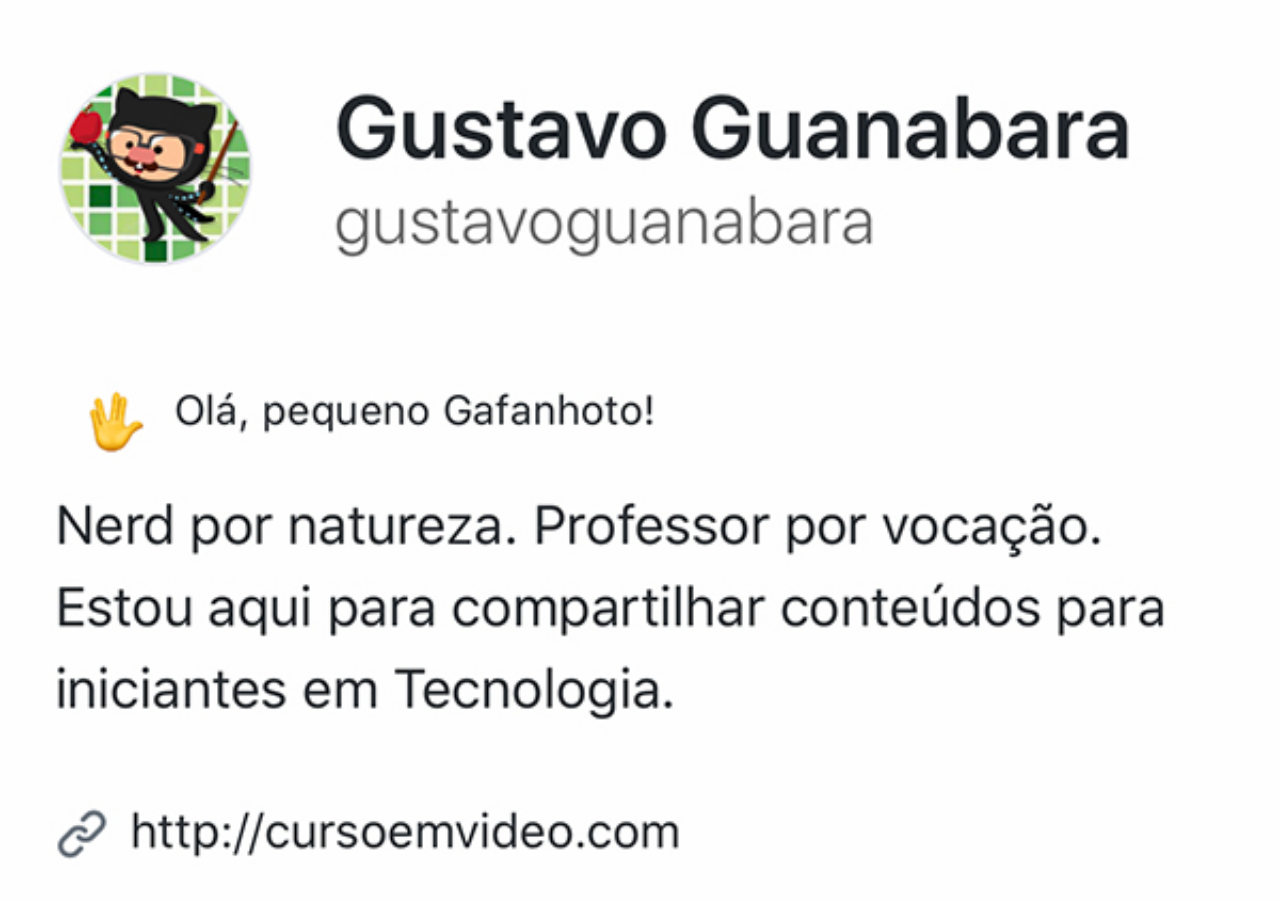
==== pages/github.html @ 489ed851 "Personalizei os ícones das redes sociais" ====
<!DOCTYPE html>
<html lang="pt-br">
<head>
    <meta charset="UTF-8">
    <meta name="viewport" content="width=device-width, initial-scale=1.0">
    <title>Document</title>
    <style>
        * {
            padding: 0px;
            margin: 0px;
        }

        body {
            background: black url(../imagens/tela-github.jpg);
            background-size: cover;
        }
    </style>
</head>
<body>
    
</body>
</html>
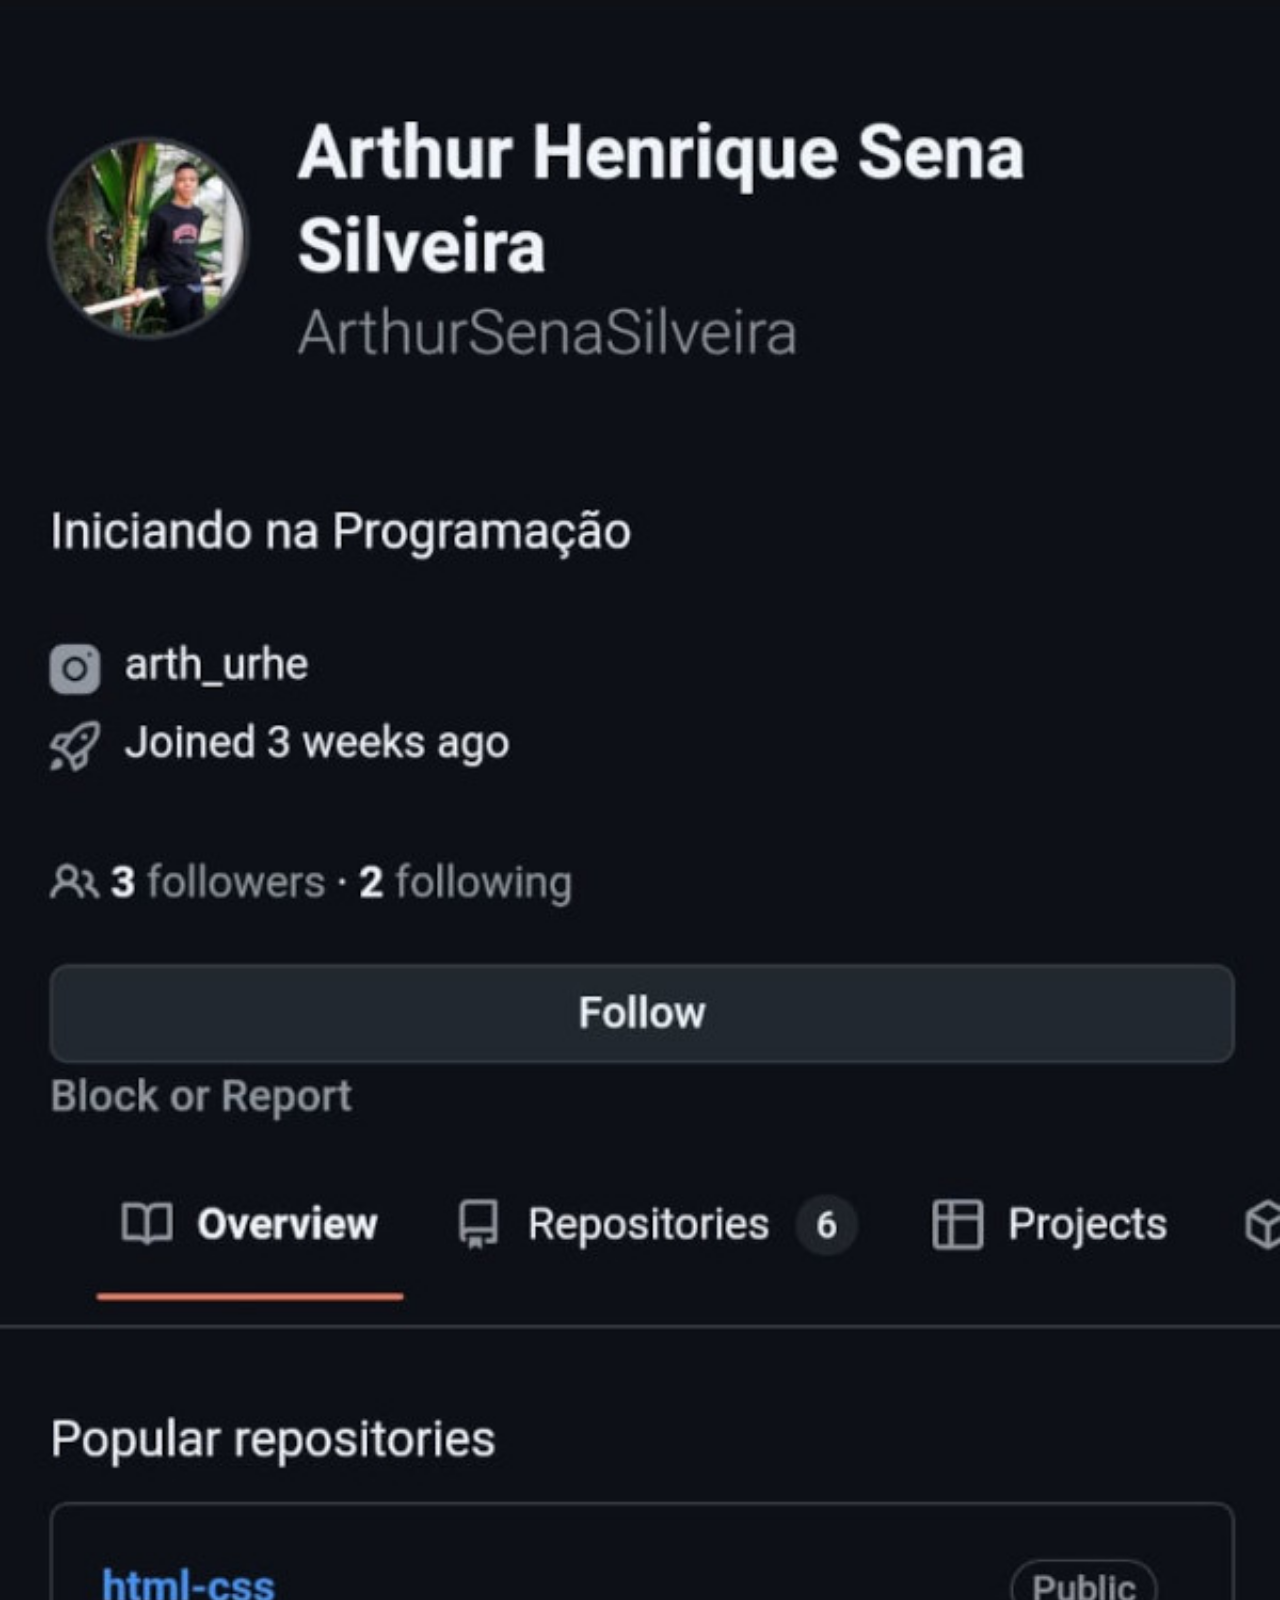
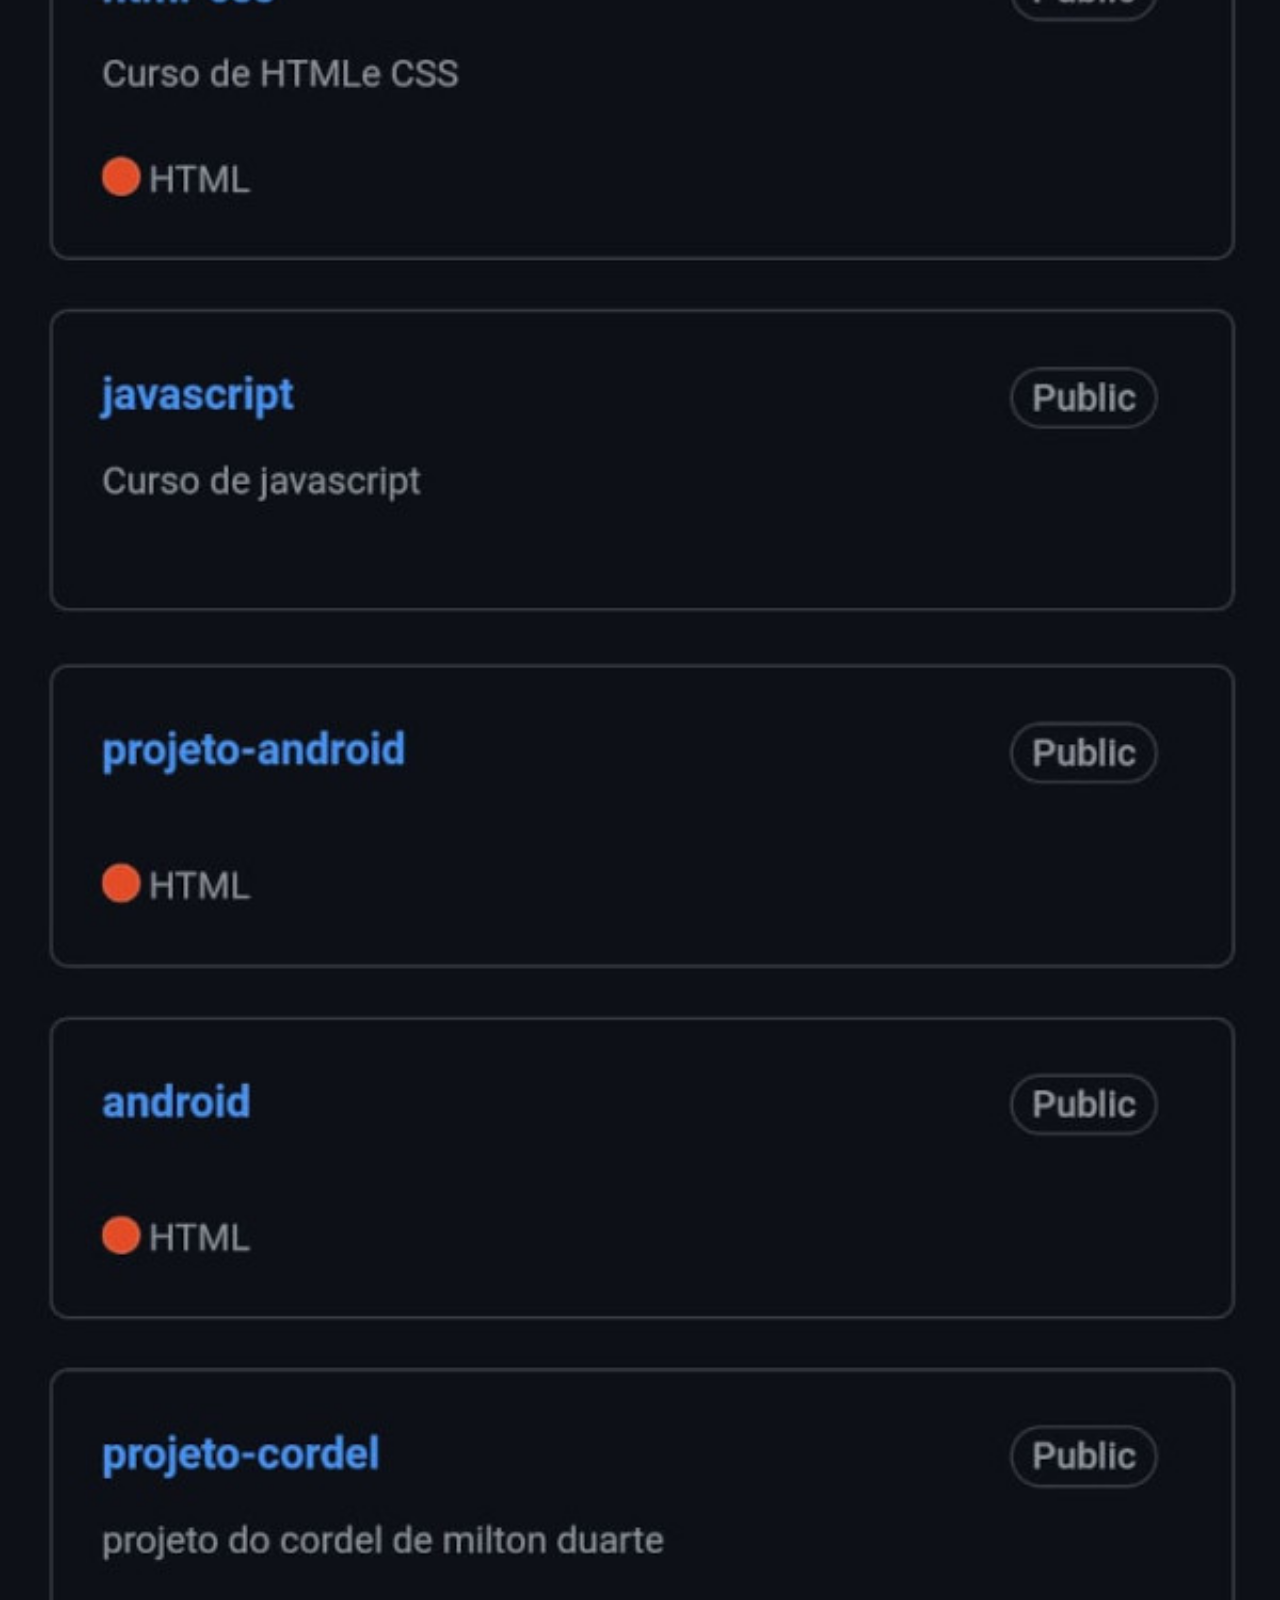
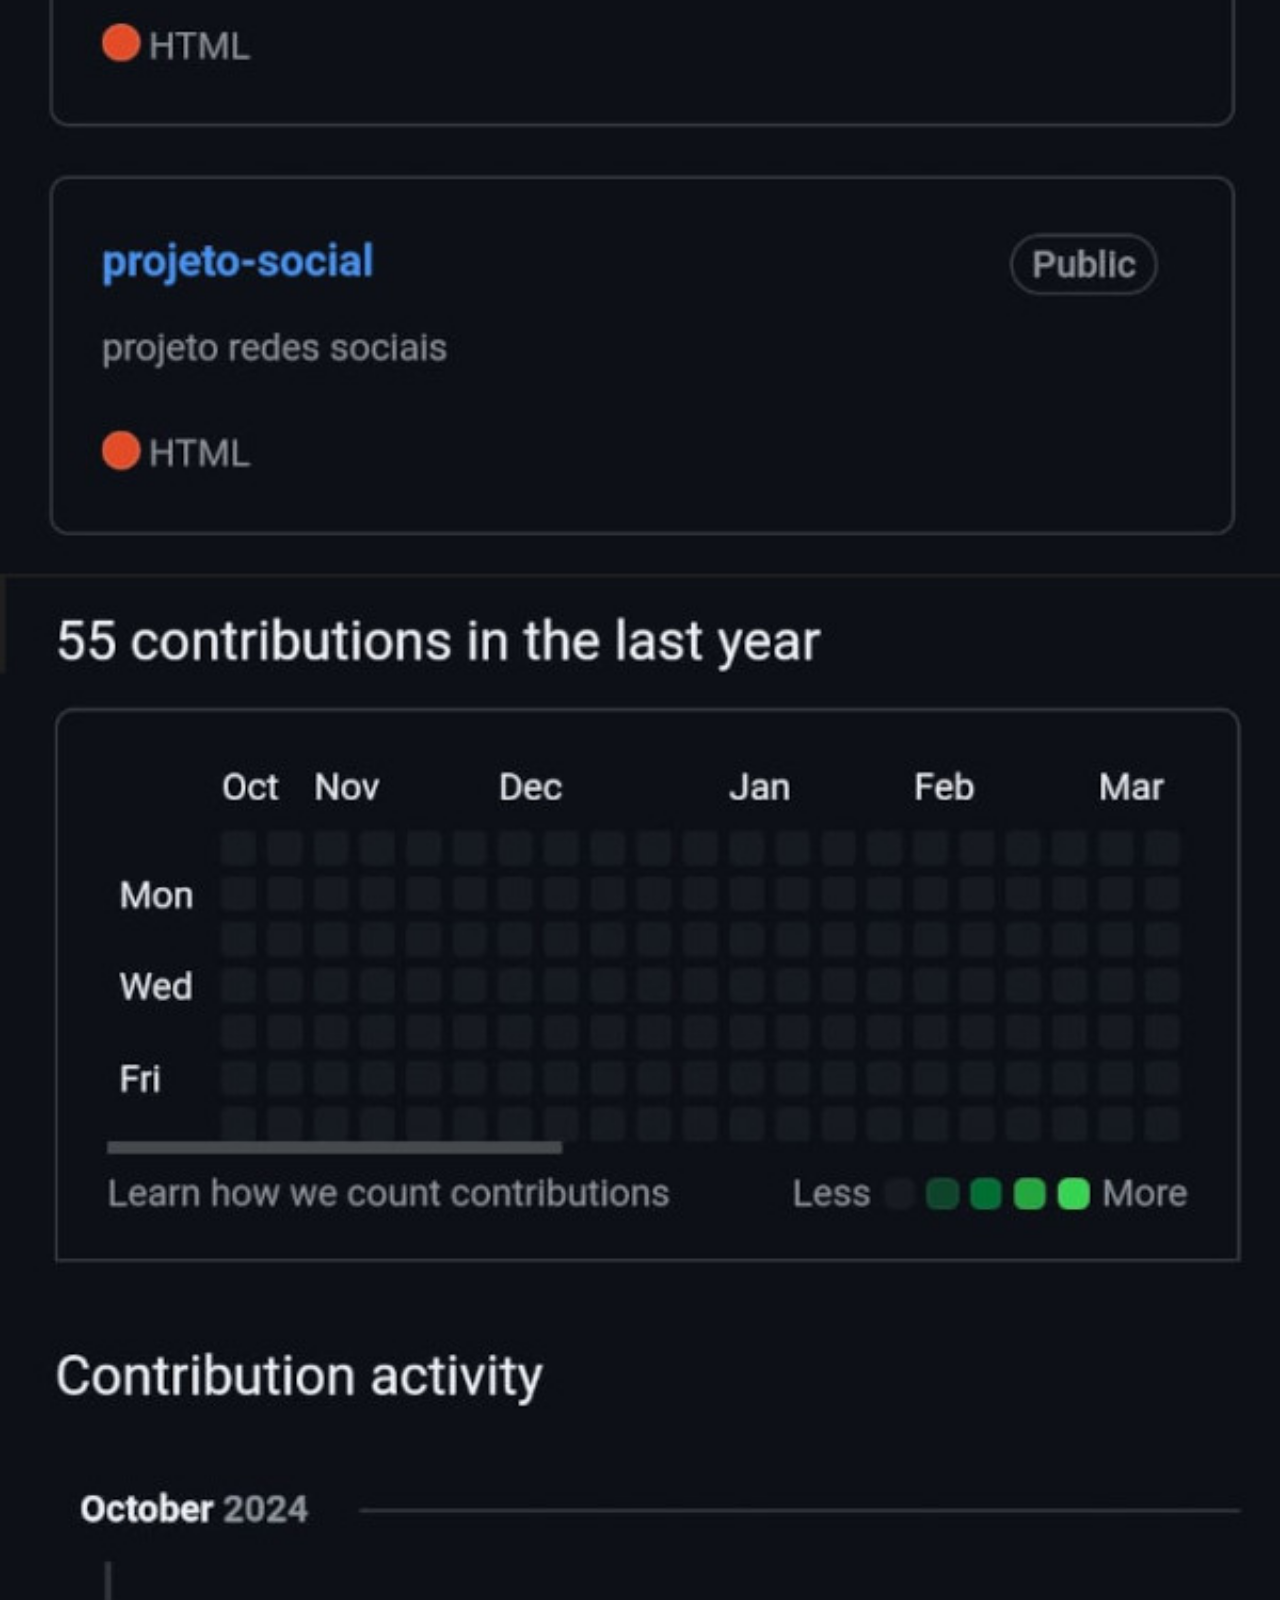
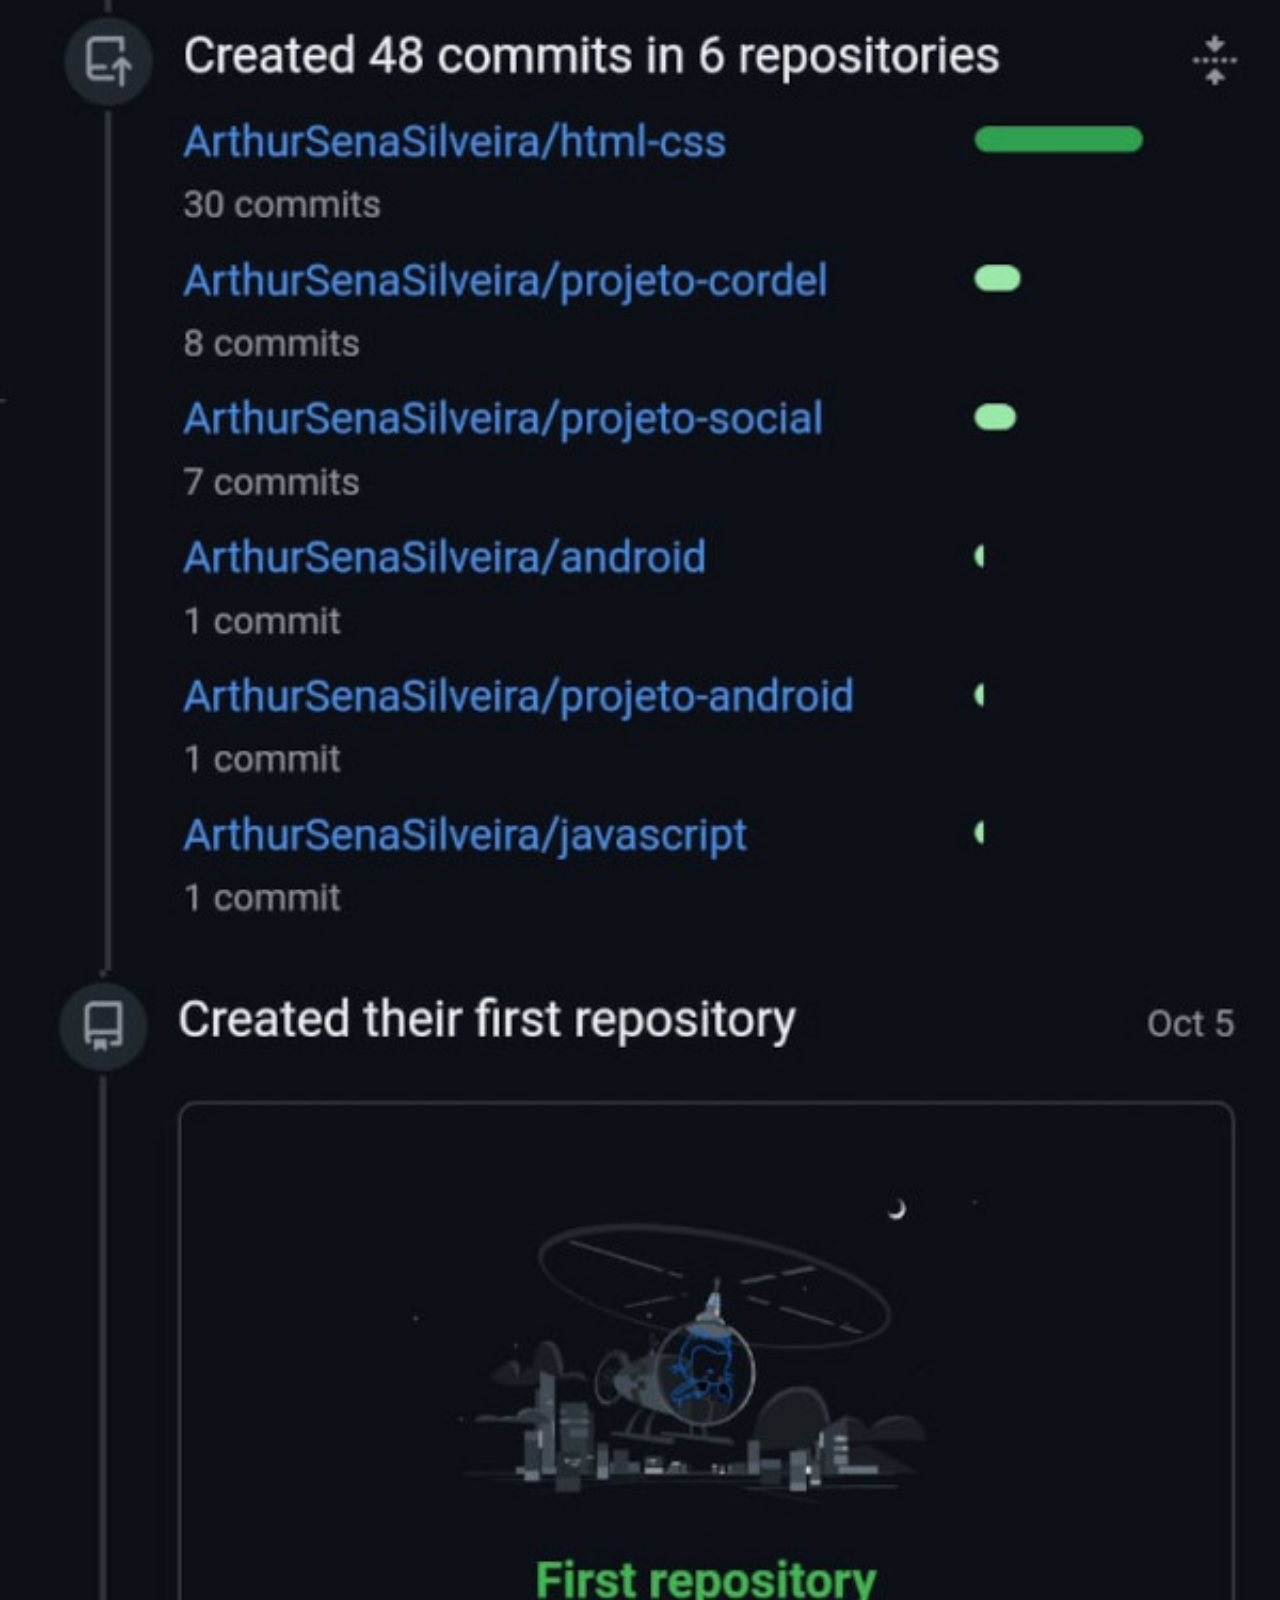
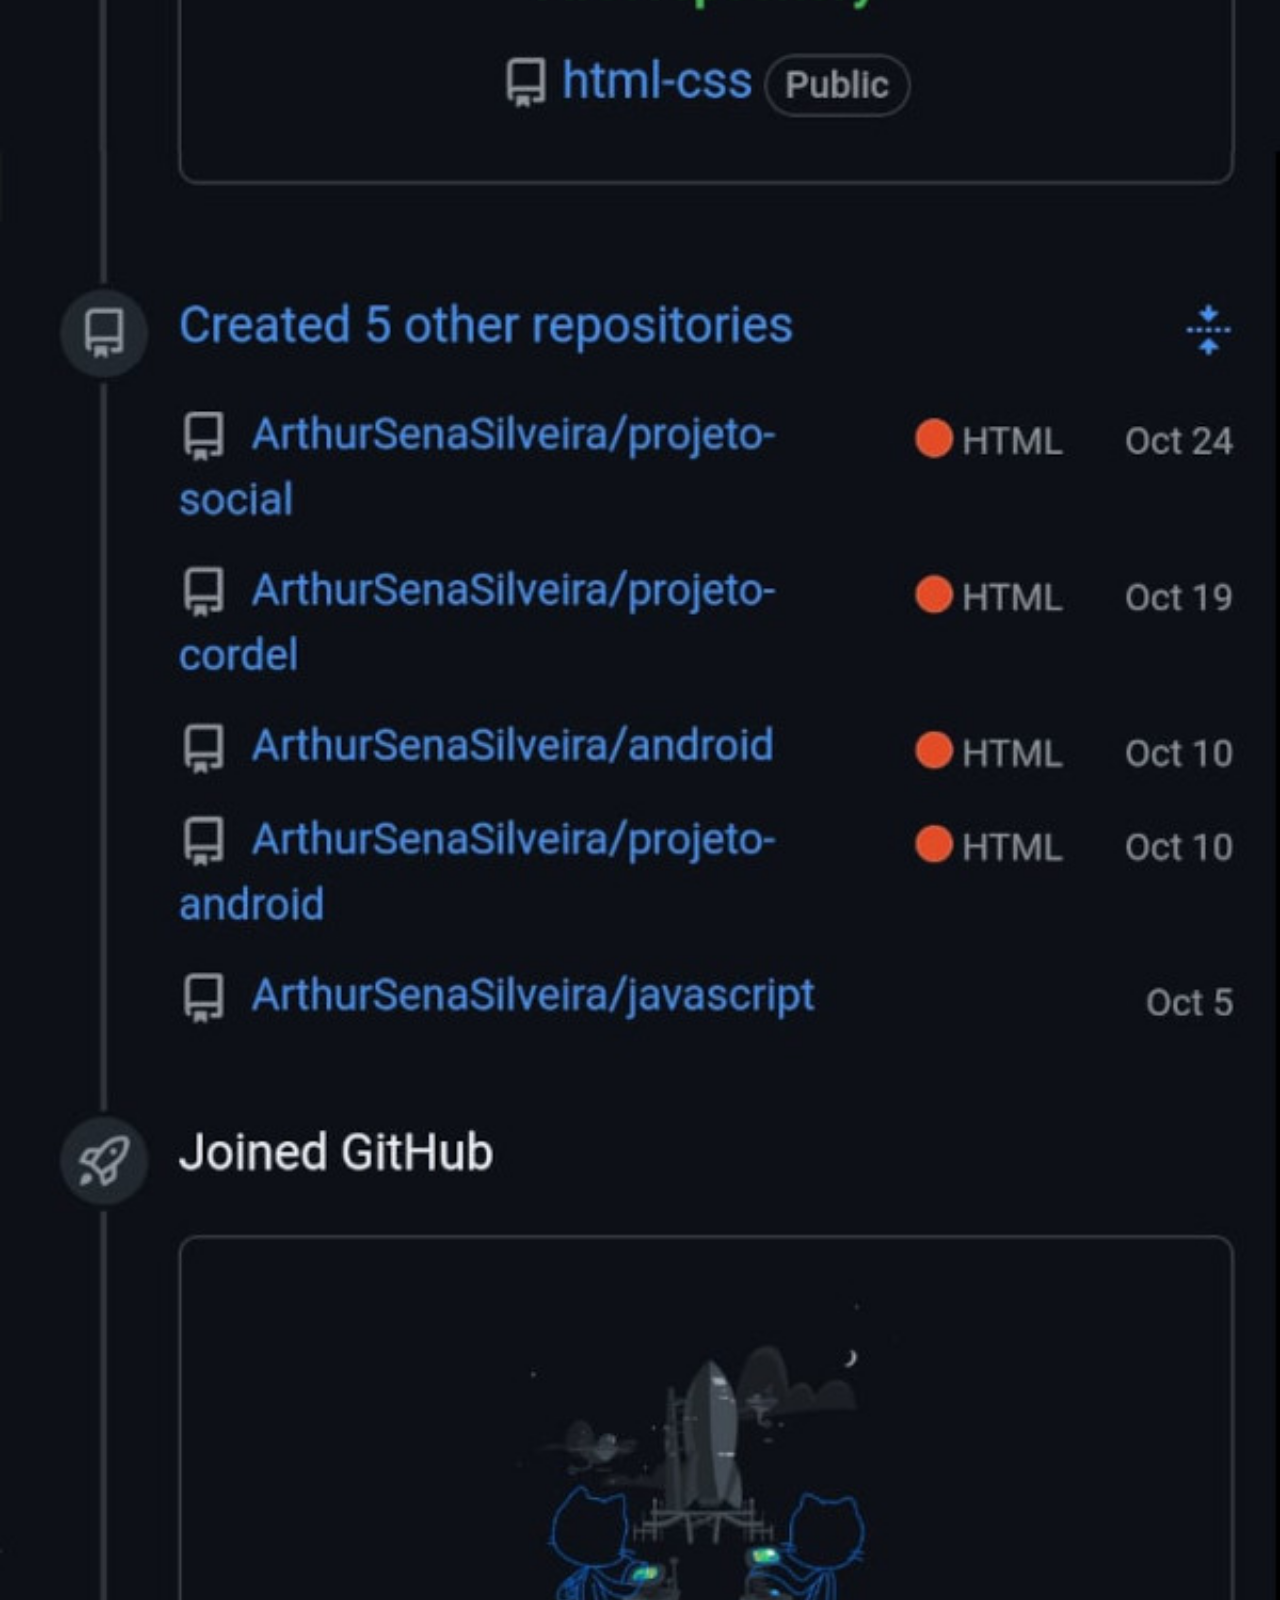
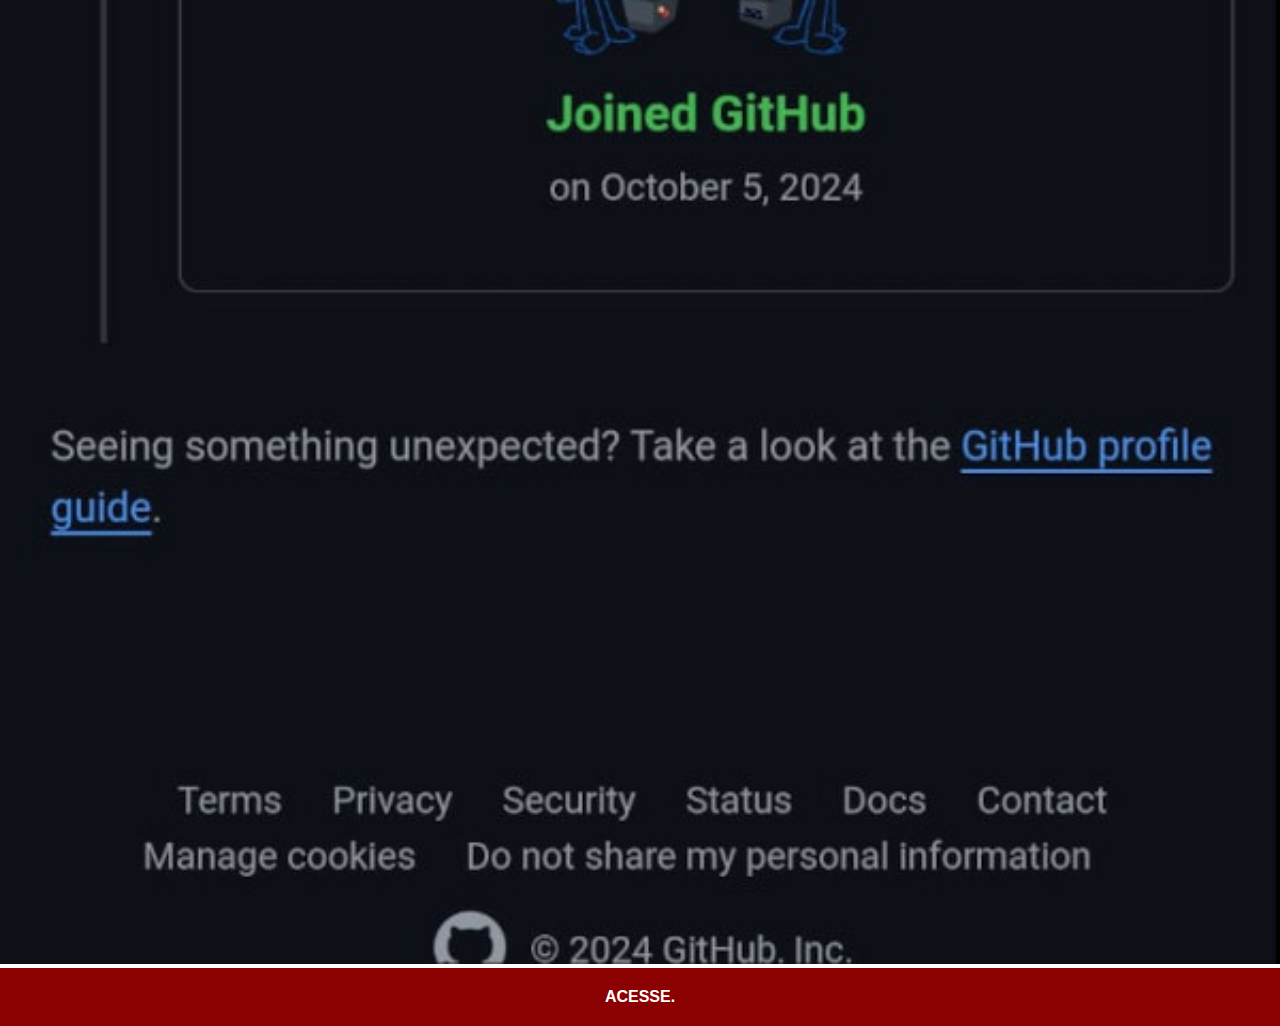
==== commit 25e53ed3: "projeto sociai finalizado." ====
--- a/pages/github.html
+++ b/pages/github.html
@@ -4,19 +4,10 @@
     <meta charset="UTF-8">
     <meta name="viewport" content="width=device-width, initial-scale=1.0">
     <title>Document</title>
-    <style>
-        * {
-            padding: 0px;
-            margin: 0px;
-        }
-
-        body {
-            background: black url(../imagens/tela-github.jpg);
-            background-size: cover;
-        }
-    </style>
+    <link rel="stylesheet" href="../estilo/social.css">
 </head>
 <body>
-    
+    <img src="../imagens/tela.insta.jpg" alt="facebook">
+    <a href="https://github.com/arthurSenaSilveira" target="_blank">ACESSE.</a>
 </body>
 </html>--- a/estilo/social.css
+++ b/estilo/social.css
@@ -0,0 +1,31 @@
+@charset "UTF-8";
+
+* {
+    padding: 0px;
+    margin: 0px;
+    
+}
+
+::-webkit-scrollbar {
+    height: 0px;
+    width: 0px;
+}
+
+img{
+    width: 100vw;
+}
+
+a {
+    display: block;
+    background-color: darkred;
+    padding: 20px;
+    text-align: center;
+    font-weight: bolder;
+    text-decoration: none;
+    color: white;
+    font-family: Arial, Helvetica, sans-serif;
+}
+
+a:hover {
+    background-color: red;
+}